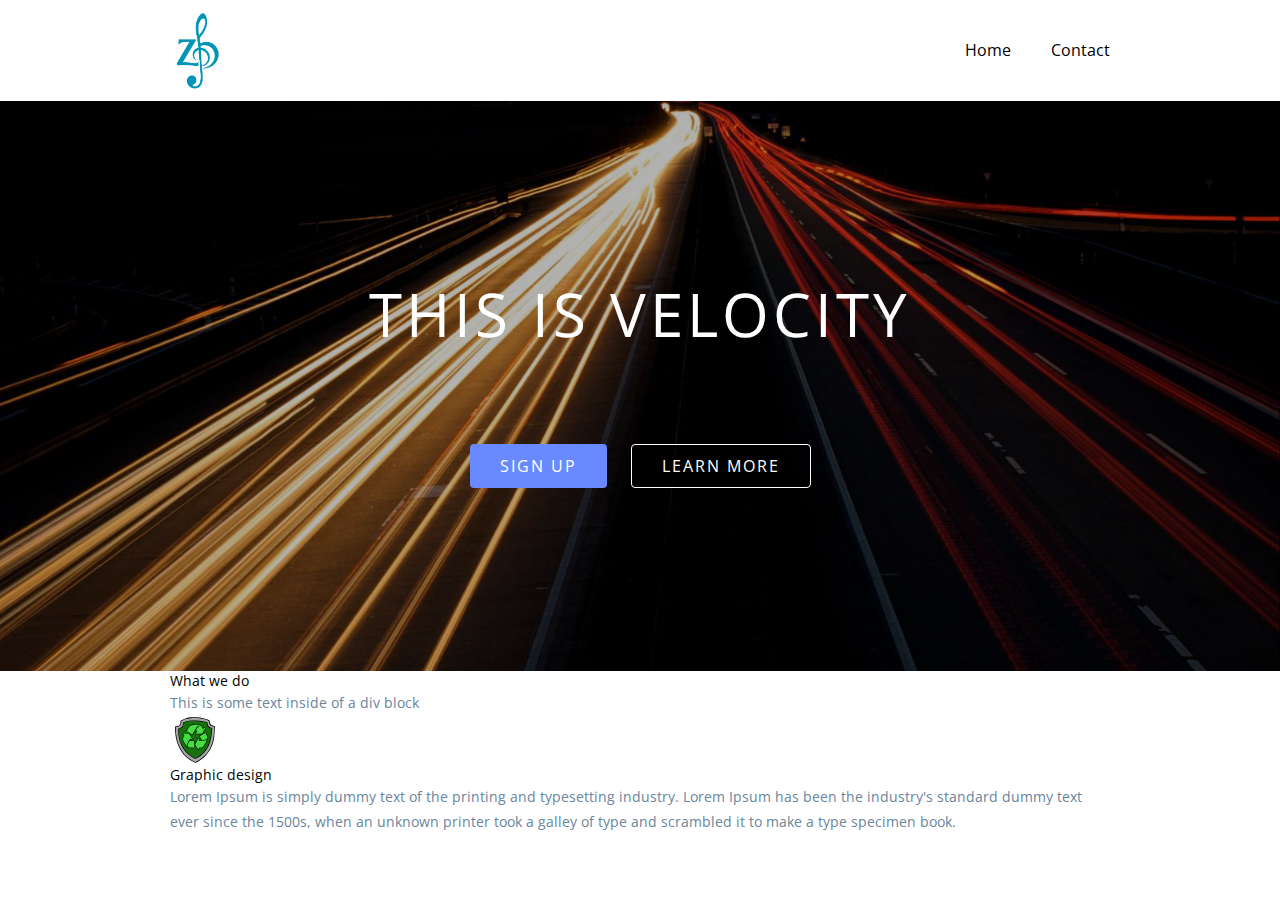
==== Верстка-тест/index.html @ a4233091 "t-012" ====
<!DOCTYPE html>
<html lang="en">
<head>
	<meta charset="UTF-8">
	<meta name="viewport" content="width=device-width, initial-scale=1.0">
	<title>Landing</title>
	<link rel="stylesheet" href="css/reset.css">
	<link rel="stylesheet" href="css/style.css">
</head>
<body>
	<header class="header">
		<div class="container">
			<div class="logo">
				<a href="#"><img src="img/logo.png" alt=""></a> 
			</div>
			<nav>
				<ul>
					<li><a href="#">Home</a></li>
					<li><a href="#">Contact</a></li> 
				</ul>
			</nav>
		</div>
	</header> 

	<main class="main">
		<section class="welcome">
			<div class="container">
				<h1>This is velocity</h1>
				<div class="links">
					<a href="#" class="link-primary">sign up</a>
					<a href="#" class="link">learn more</a>
				</div>
			</div>
		</section>
		<section class="info__block-1">
			<div class="container">
				<div class="title__wrapper">
					<h2 class="title">What we do</h2>
					<p class="subtitle">This is some text inside of a div block</p>
				</div>
				<div class="cards__wrapper">
					<div class="card">
						<img src="img/icon.svg" alt="icon">
						<h3>Graphic design</h3>
						<p>Lorem Ipsum is simply dummy text of the printing and typesetting industry. Lorem Ipsum has been the industry's standard dummy text ever since the 1500s, when an unknown printer took a galley of type and scrambled it to make a type specimen book. </p>
					</div>
				</div>
			</div>
		</section>
	</main>

</body>
</html>
---- Верстка-тест/css/style.css ----
@import url('https://fonts.googleapis.com/css2?family=Open+Sans:ital,wght@0,300..800;1,300..800&display=swap');

body {
	font-family: 'Open Sans', sans-serif;
	font-weight: 400;
	font-size: 14px;
}

.container {
	max-width: 970px;
	padding: 0 15px;
	margin: 0 auto; 
}

p {
	color: #6a859c;
	line-height: 1.8;
}

header nav a {
	color: #676770;
	font-size: 16px;
	transition: color 0.2s;
}

header nav a:hover {
	color: #0082f3;
}

header nav a:active {
	color: #0062b6;
}

.header .container {
	display: flex;
	justify-content: space-between;
	align-items: center;
}

header {
	padding: 10px 0;
	min-height: 101px; 
}

header nav ul { 
	display: flex;
}

header nav ul li + li {
	margin-left: 40px;
}

.logo img {
	width: 60px;
}

section.welcome {
	color: #fff;
	min-height: 570px;
	/* height: calc(100vh - 101px); */
	padding: 150px 0;
	display: flex;
	justify-content: center;
	align-items: center;
	text-align: center;
	background: linear-gradient(rgba(0, 0, 0, 0.3), rgba(0, 0, 0, 0.3)),
    url("../img/night_way.jpg") center/cover;
}

.welcome h1 {
	font-size: 60px;
	line-height: 1;
	text-transform: uppercase;
	letter-spacing: 4px;
	margin-bottom: 100px;
}

.link-primary {
	background-color: #6989ff;
	padding: 11px 30px;
}

.link {
	border: 1px solid #fff;
	padding: 10px 30px;
}

.links a {
	font-size: 16px;
	letter-spacing: 2px;
	text-transform: uppercase;
	display: inline-block;
	border-radius: 4px;
	transition: background-color 0.2s, border-color 0.2s;
}

.links > * + * {
	margin-left: 20px;
}

.link-primary:hover {
	background-color: #7cc2ff;
}

.link-primary:active {
	background-color: #0f8fff;
}

.link:hover {
	border-color: #7cc2ff;
}

.link:active {
	border-color: #0f8fff;
}

.card img {
	width: 50px;
}
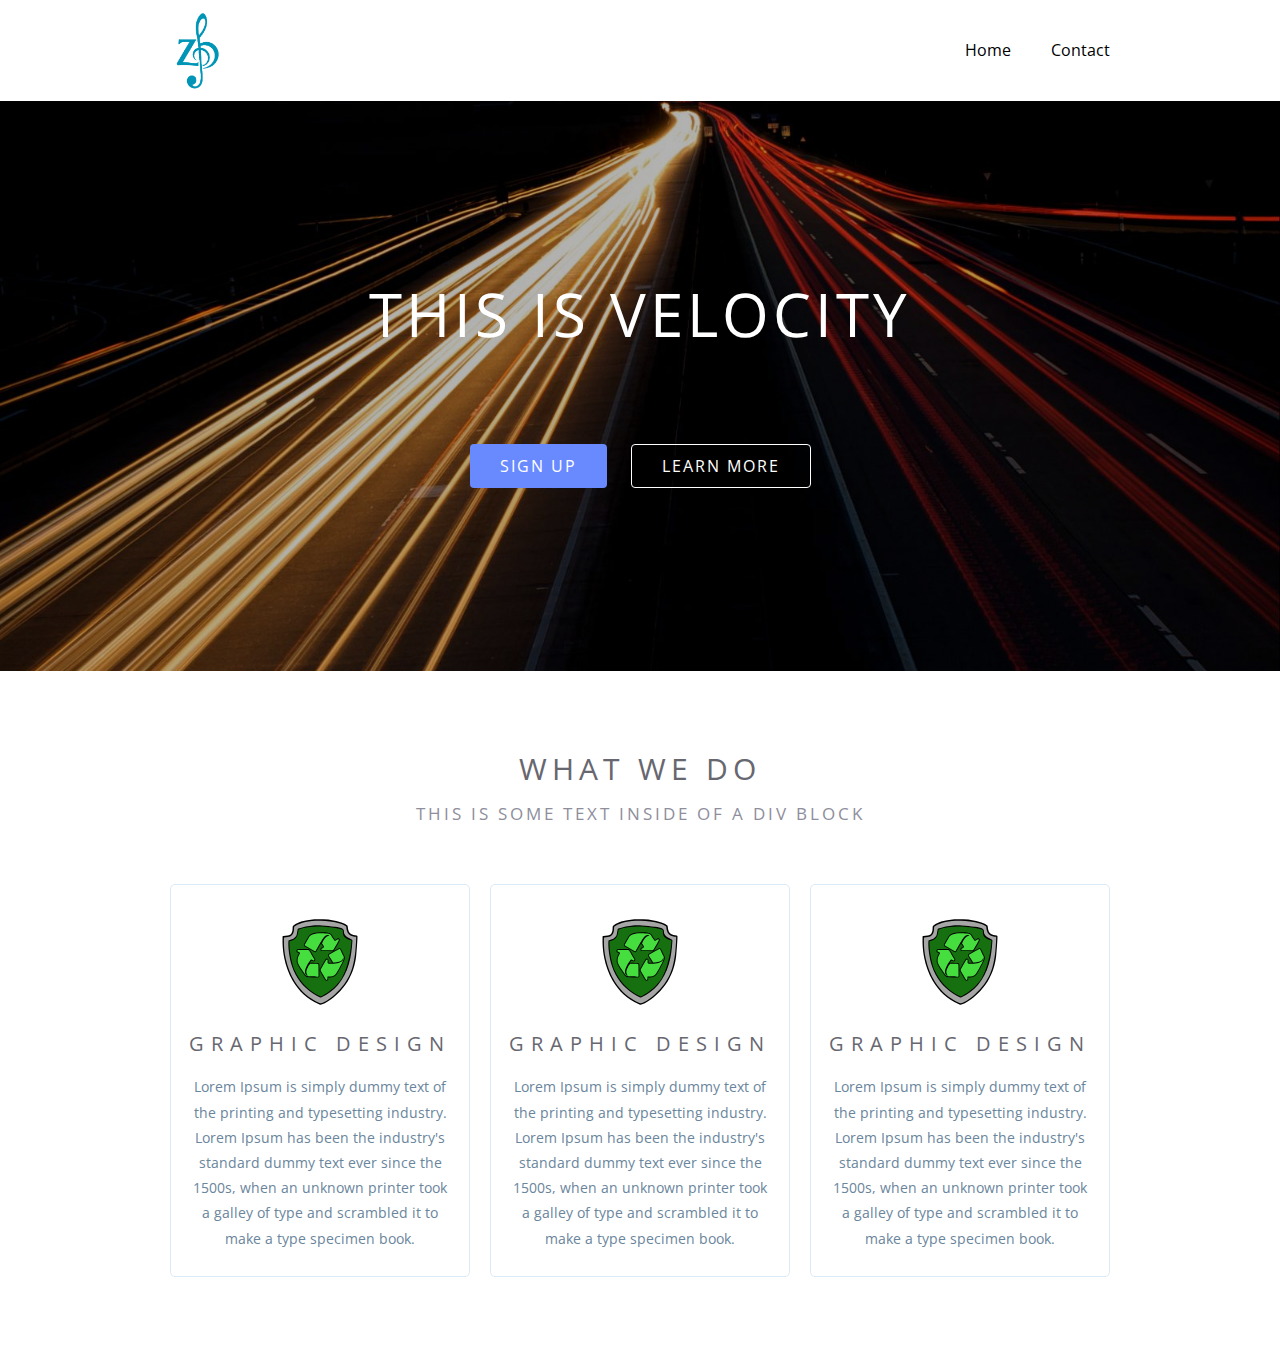
==== commit 3d0f9c9e: "t-013" ====
--- a/Верстка-тест/index.html
+++ b/Верстка-тест/index.html
@@ -32,13 +32,23 @@
 				</div>
 			</div>
 		</section>
-		<section class="info__block-1">
+		<section class="info__block-1 common__section">
 			<div class="container">
 				<div class="title__wrapper">
 					<h2 class="title">What we do</h2>
 					<p class="subtitle">This is some text inside of a div block</p>
 				</div>
 				<div class="cards__wrapper">
+					<div class="card">
+						<img src="img/icon.svg" alt="icon">
+						<h3>Graphic design</h3>
+						<p>Lorem Ipsum is simply dummy text of the printing and typesetting industry. Lorem Ipsum has been the industry's standard dummy text ever since the 1500s, when an unknown printer took a galley of type and scrambled it to make a type specimen book. </p>
+					</div>
+					<div class="card">
+						<img src="img/icon.svg" alt="icon">
+						<h3>Graphic design</h3>
+						<p>Lorem Ipsum is simply dummy text of the printing and typesetting industry. Lorem Ipsum has been the industry's standard dummy text ever since the 1500s, when an unknown printer took a galley of type and scrambled it to make a type specimen book. </p>
+					</div>
 					<div class="card">
 						<img src="img/icon.svg" alt="icon">
 						<h3>Graphic design</h3>
--- a/Верстка-тест/css/style.css
+++ b/Верстка-тест/css/style.css
@@ -114,8 +114,58 @@
 	border-color: #0f8fff;
 }
 
-.card img {
-	width: 50px;
+.common__section {
+	text-align: center;
+	padding: 80px 0;
+}
+
+.title {
+	font-size: 30px;
+	line-height: 1.2;
+	letter-spacing: 5px;
+	text-transform: uppercase;
+	color: #676770;
+	margin-bottom: 17px;
+}
+
+.subtitle {
+	font-size: 17px;
+	line-height: 1.2;
+	letter-spacing: 3px;
+	text-transform: uppercase;
+	color: #8e8e9c;
+}
+
+.title__wrapper {
+	margin-bottom: 60px;
+}
+
+.info__block-1 .cards__wrapper {
+	display: flex;
+	justify-content: space-between;
+}
+
+.info__block-1 .cards__wrapper .card {
+	width: 300px;
+	border: 1px solid #dcebf7;
+	border-radius: 5px;
+	padding: 30px 17px 25px 17px;
+}
+
+.info__block-1 .card img {
+	width: 94px;
+	height: 94px;
+	object-fit: contain;
+	margin-bottom: 20px;
+}
+
+.info__block-1 .card h3 {
+	font-size: 20px;
+	line-height: 1.5;
+	letter-spacing: 7px;
+	text-transform: uppercase;
+	color: #676770;
+	margin-bottom: 15px;
 }
 
 
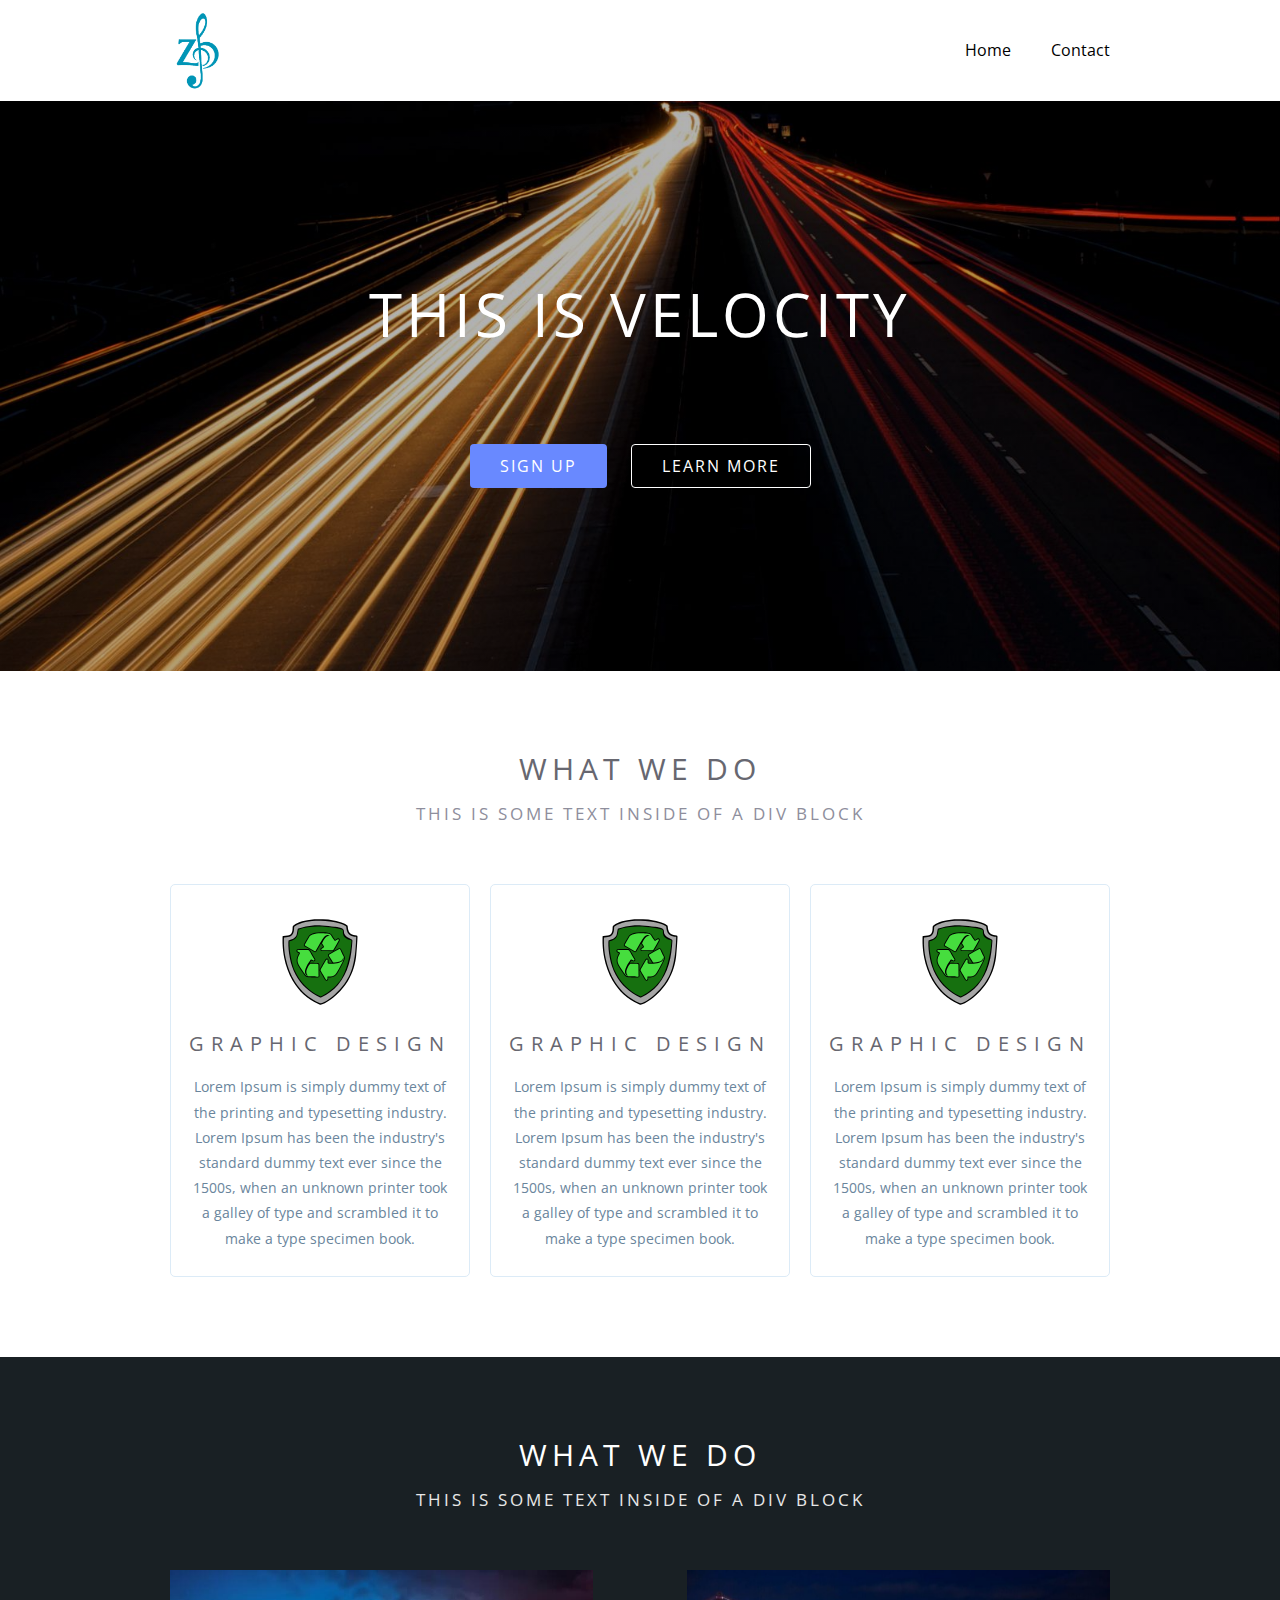
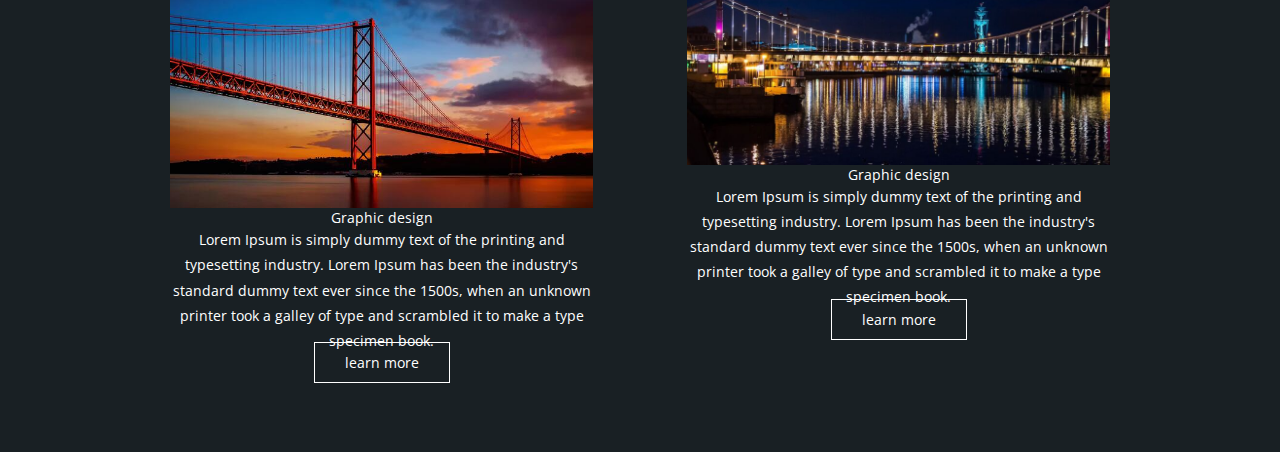
==== commit f1b6f038: "t-014" ====
--- a/Верстка-тест/index.html
+++ b/Верстка-тест/index.html
@@ -57,6 +57,28 @@
 				</div>
 			</div>
 		</section>
+		<section class="info__block-2 common__section common__section--dark">
+			<div class="container">
+				<div class="title__wrapper">
+					<h2 class="title">What we do</h2>
+					<p class="subtitle">This is some text inside of a div block</p>
+				</div>
+				<div class="cards__wrapper">
+					<div class="card">
+						<img src="img/bridge.jpg" alt="icon">
+						<h3>Graphic design</h3>
+						<p>Lorem Ipsum is simply dummy text of the printing and typesetting industry. Lorem Ipsum has been the industry's standard dummy text ever since the 1500s, when an unknown printer took a galley of type and scrambled it to make a type specimen book. </p>
+						<a href="#!" class="link">learn more</a>
+					</div>
+					<div class="card">
+						<img src="img/bridge2.jpg" alt="icon">
+						<h3>Graphic design</h3>
+						<p>Lorem Ipsum is simply dummy text of the printing and typesetting industry. Lorem Ipsum has been the industry's standard dummy text ever since the 1500s, when an unknown printer took a galley of type and scrambled it to make a type specimen book. </p>
+						<a href="#!" class="link">learn more</a>
+					</div>
+				</div>
+			</div>
+		</section>
 	</main>
 
 </body>
--- a/Верстка-тест/css/style.css
+++ b/Верстка-тест/css/style.css
@@ -165,7 +165,30 @@
 	letter-spacing: 7px;
 	text-transform: uppercase;
 	color: #676770;
-	margin-bottom: 15px;
+	margin-bottom: 15px; 
+}
+
+.common__section--dark * {
+	color: #fff;
+}
+
+.common__section--dark {
+	background-color: #192024;
+}
+
+.common__section--dark .subtitle {
+	color: #e8e8e8;
+}
+
+.info__block-2 .cards__wrapper {
+	display: flex;
+	justify-content: space-between;
+}
+
+.info__block-2 .card {
+	width: 45%;
 }
 
 
+
+
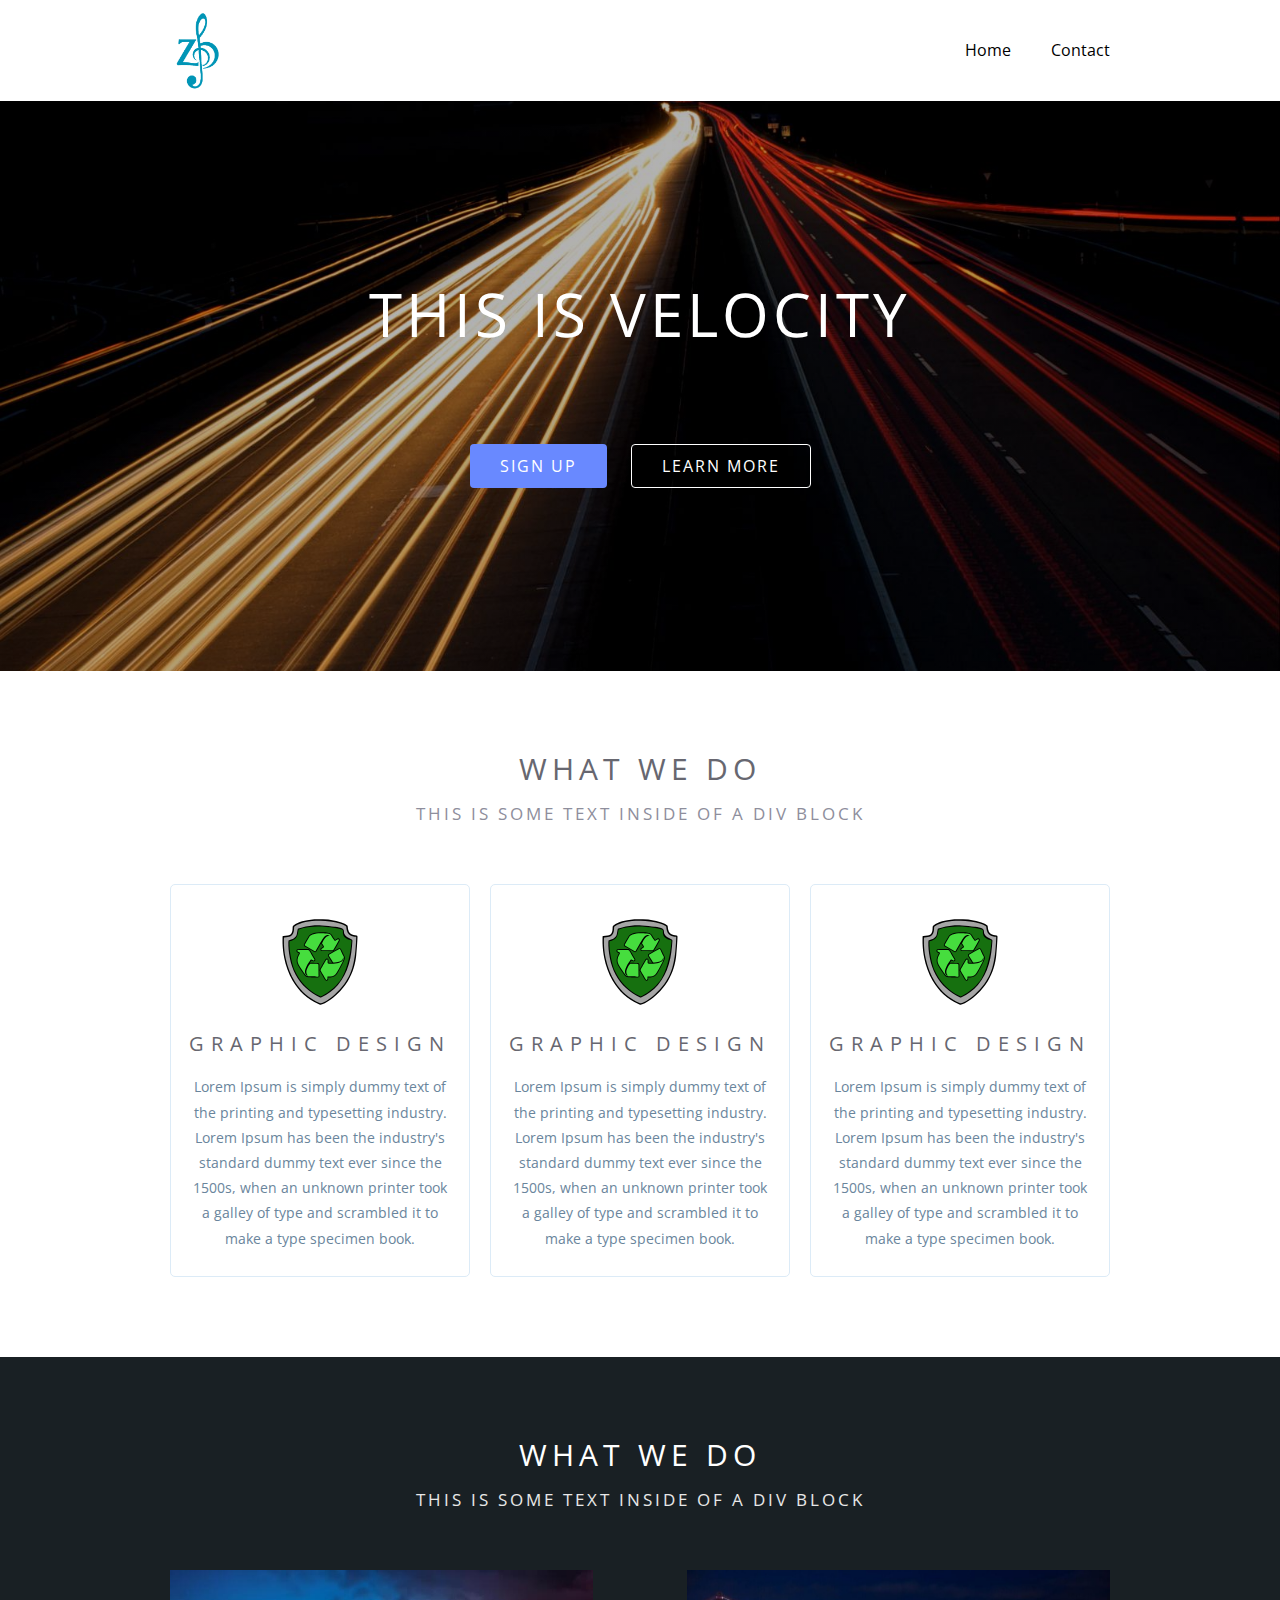
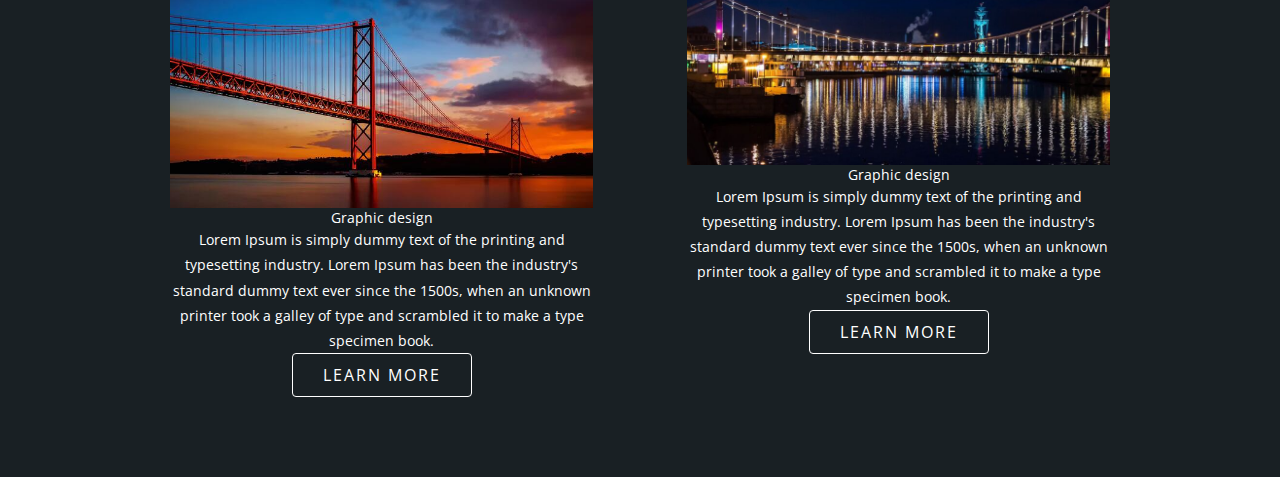
==== commit cd49be86: "d-015" ====
--- a/Верстка-тест/index.html
+++ b/Верстка-тест/index.html
@@ -68,13 +68,13 @@
 						<img src="img/bridge.jpg" alt="icon">
 						<h3>Graphic design</h3>
 						<p>Lorem Ipsum is simply dummy text of the printing and typesetting industry. Lorem Ipsum has been the industry's standard dummy text ever since the 1500s, when an unknown printer took a galley of type and scrambled it to make a type specimen book. </p>
-						<a href="#!" class="link">learn more</a>
+						<div class="links"><a href="#!" class="link">learn more</a></div>
 					</div>
 					<div class="card">
 						<img src="img/bridge2.jpg" alt="icon">
 						<h3>Graphic design</h3>
 						<p>Lorem Ipsum is simply dummy text of the printing and typesetting industry. Lorem Ipsum has been the industry's standard dummy text ever since the 1500s, when an unknown printer took a galley of type and scrambled it to make a type specimen book. </p>
-						<a href="#!" class="link">learn more</a>
+						<div class="links"><a href="#!" class="link">learn more</a></div>
 					</div>
 				</div>
 			</div>
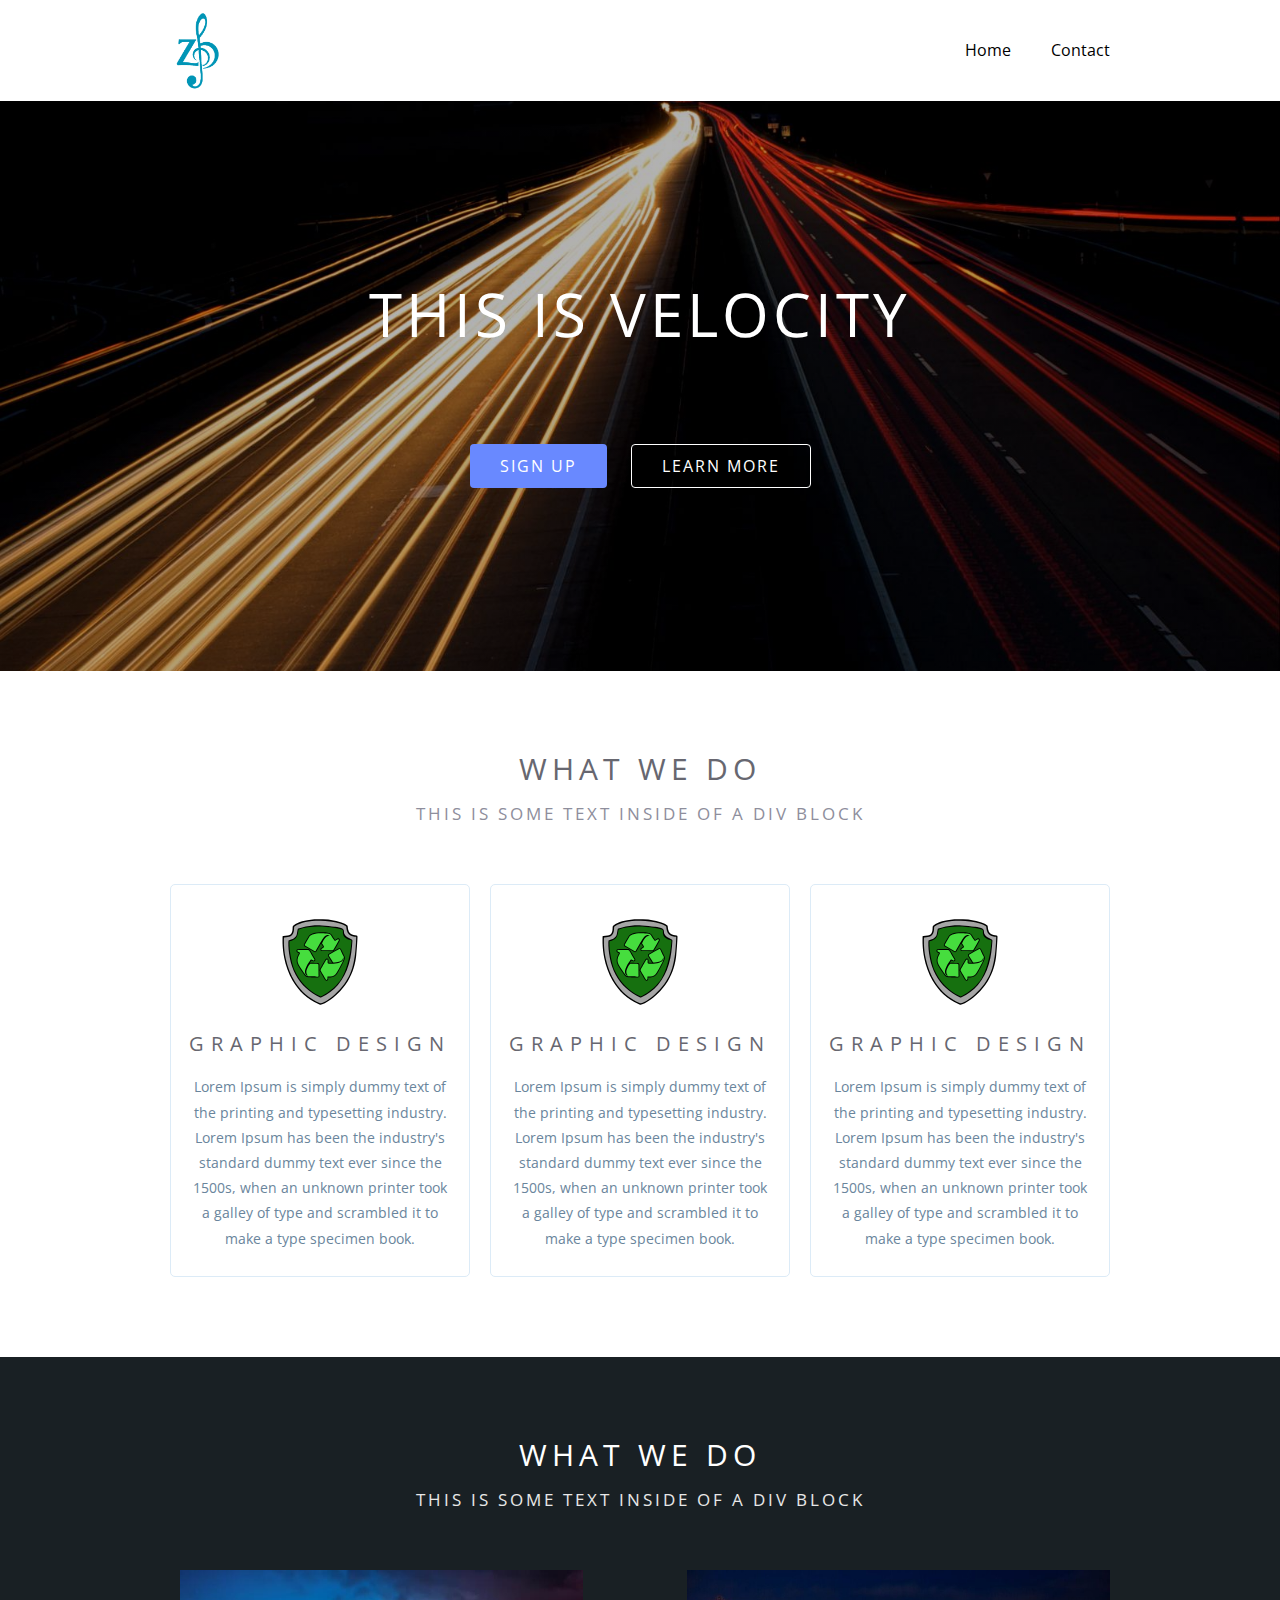
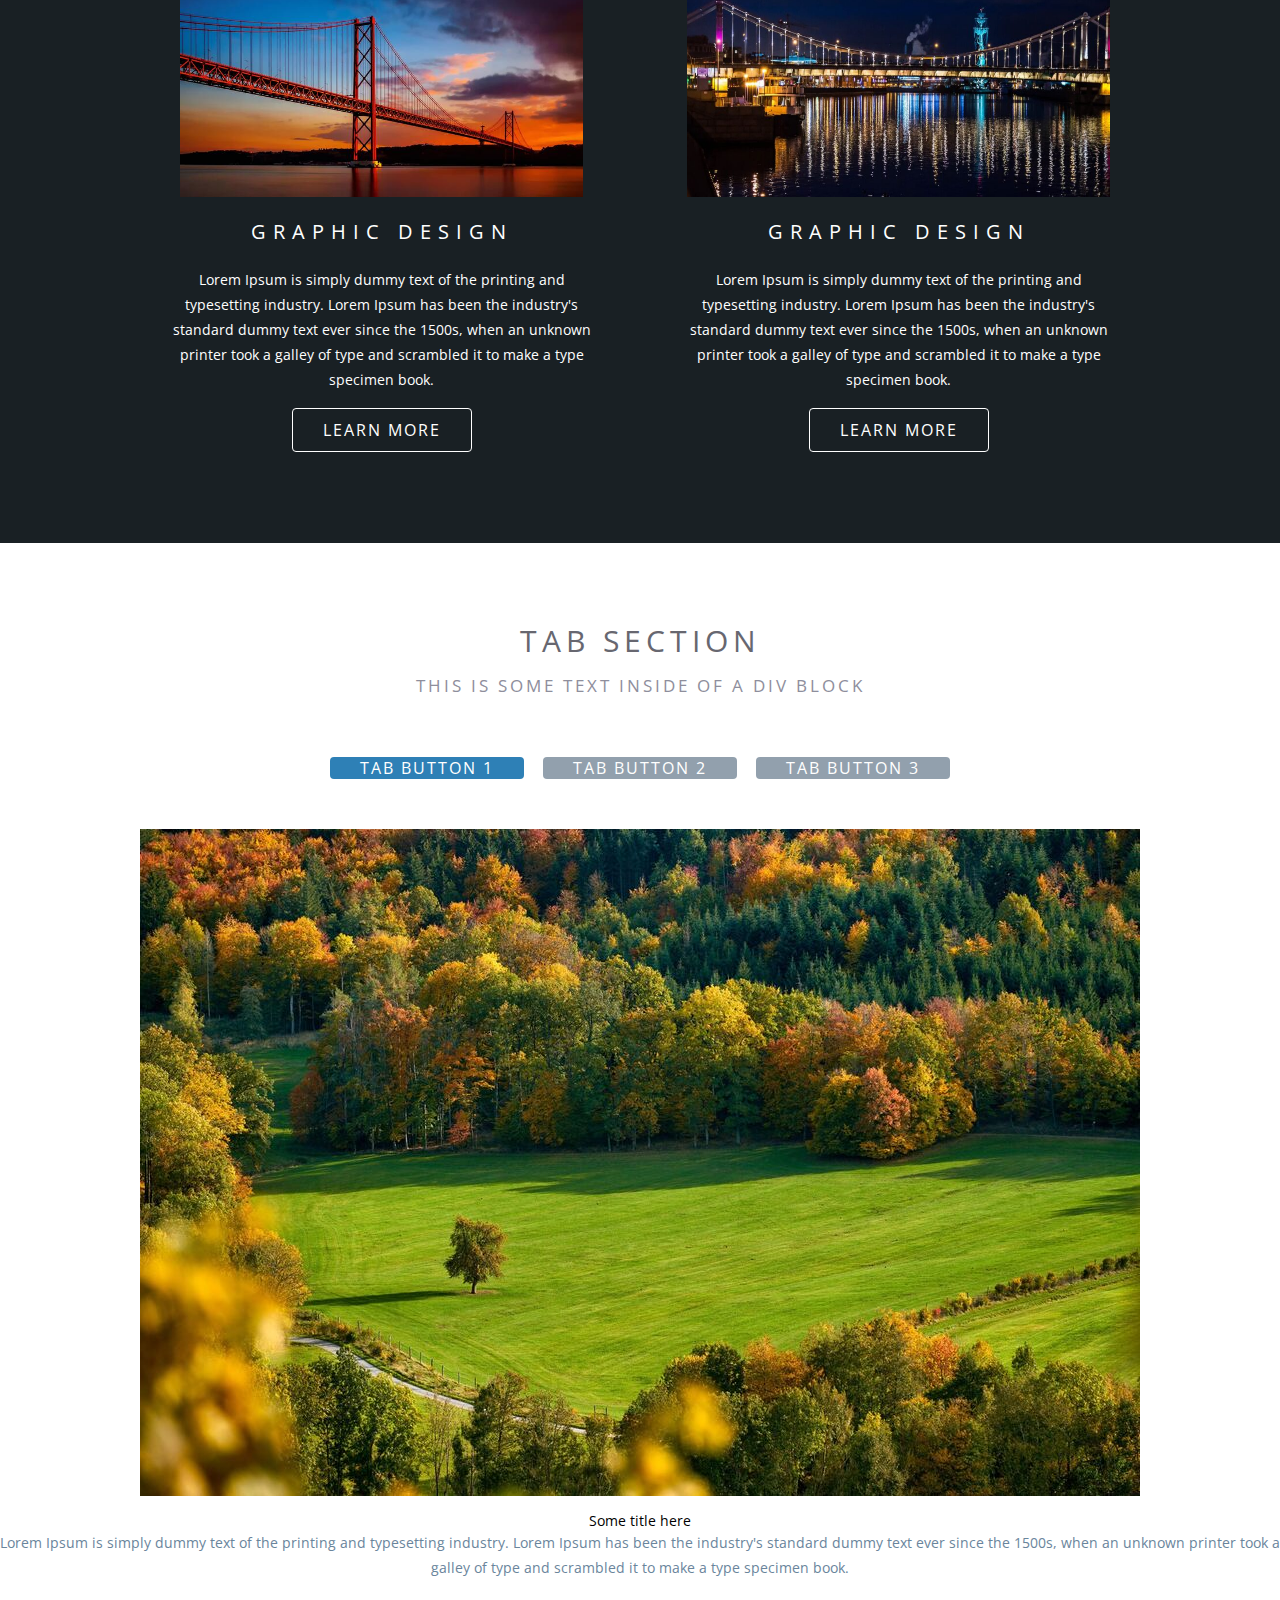
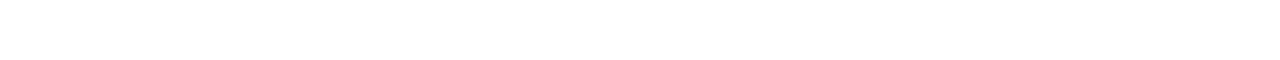
==== commit 6004ba70: "t-017" ====
--- a/Верстка-тест/index.html
+++ b/Верстка-тест/index.html
@@ -79,6 +79,32 @@
 				</div>
 			</div>
 		</section>
+		<section class="info__block-3 common__section">
+			<div class="container">
+				<div class="title__wrapper">
+					<h2 class="title">Tab section</h2>
+					<p class="subtitle">This is some text inside of a div block</p>
+				</div>
+			</div>
+			<div class="tabs">
+				<div class="tabs__nav">
+					<button class="active" type="button">Tab button 1</button>
+					<button type="button">Tab button 2</button>
+					<button type="button">Tab button 3</button>
+				</div>
+				<div class="tabs__item">
+					<img src="img/forest.jpg" alt="">
+					<h3>Some title here</h3>
+					<div class="tabs__desk">
+						<p>
+							Lorem Ipsum is simply dummy text of the printing and typesetting industry. Lorem Ipsum has been the industry's standard dummy text ever since the 1500s, when an unknown printer took a galley of type and scrambled it to make a type specimen book.
+						</p>
+					</div>
+				</div>
+			</div>
+
+		</section>
+		
 	</main>
 
 </body>
--- a/Верстка-тест/css/style.css
+++ b/Верстка-тест/css/style.css
@@ -189,6 +189,61 @@
 	width: 45%;
 }
 
-
-
-
+.info__block-2 .card img {
+	margin-bottom: 20px;
+	height: calc(50% - 20px);
+}
+
+.info__block-2 .card h3 {
+	font-size: 20px;
+	line-height: 1.5;
+	letter-spacing: 7px;
+	text-transform: uppercase;
+	margin-bottom: 20px;
+}
+
+.info__block-2 .card .links {
+	margin-top: 15px;
+}
+
+.info__block-3 {
+
+}	
+
+.tabs__nav {
+	margin-bottom: 50px;
+}
+
+.tabs__nav button {
+	font-size: 16px;
+	letter-spacing: 2px;
+	text-transform: uppercase;
+	color: #fff;
+	background-color: #92a0ad;
+	border-radius: 4px;
+	padding: 0 30px;
+}
+
+.tabs__nav button.active {
+	background-color: #2e80b6;
+}
+
+.tabs__nav button + button {
+	margin-left : 15px;
+}
+
+.tabs__item img {
+	margin-bottom: 15px;
+}
+
+.tabs__item img h3 {
+	font-size: 31px;
+	
+}
+
+
+
+
+
+
+
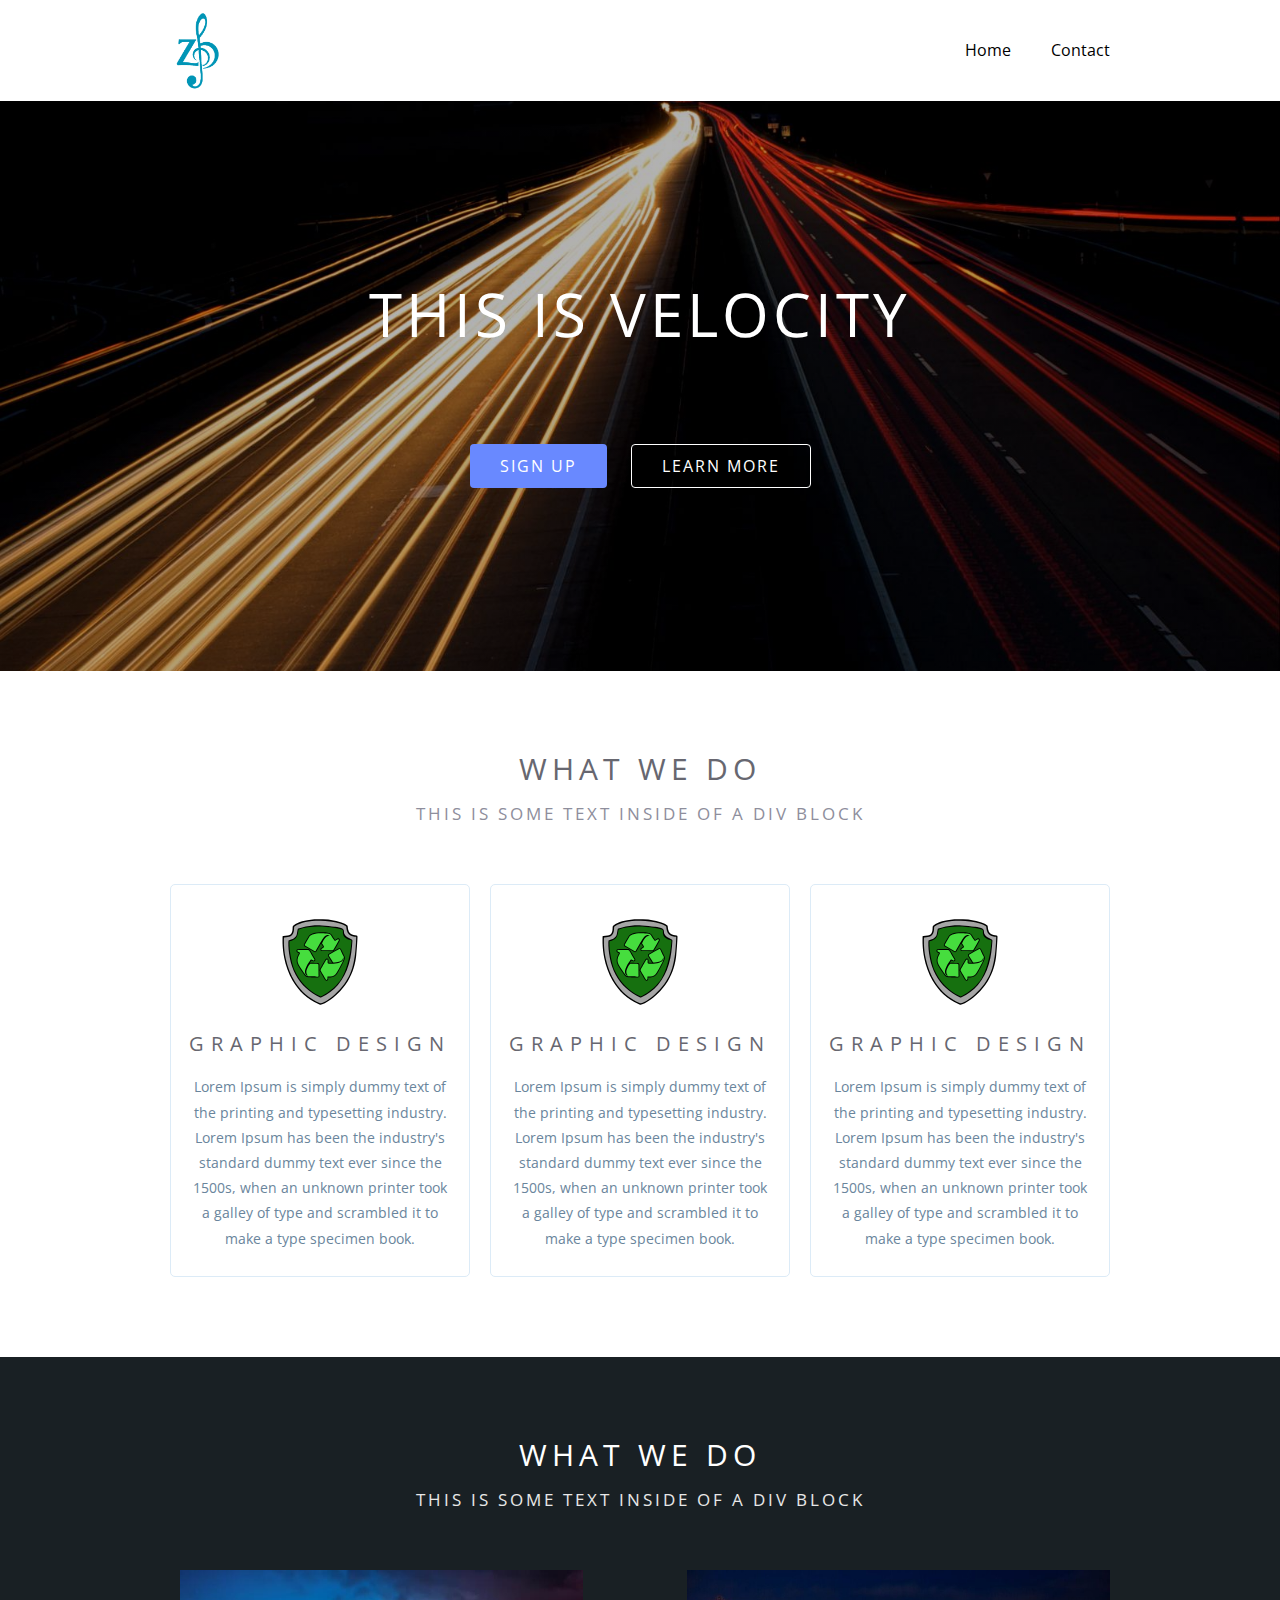
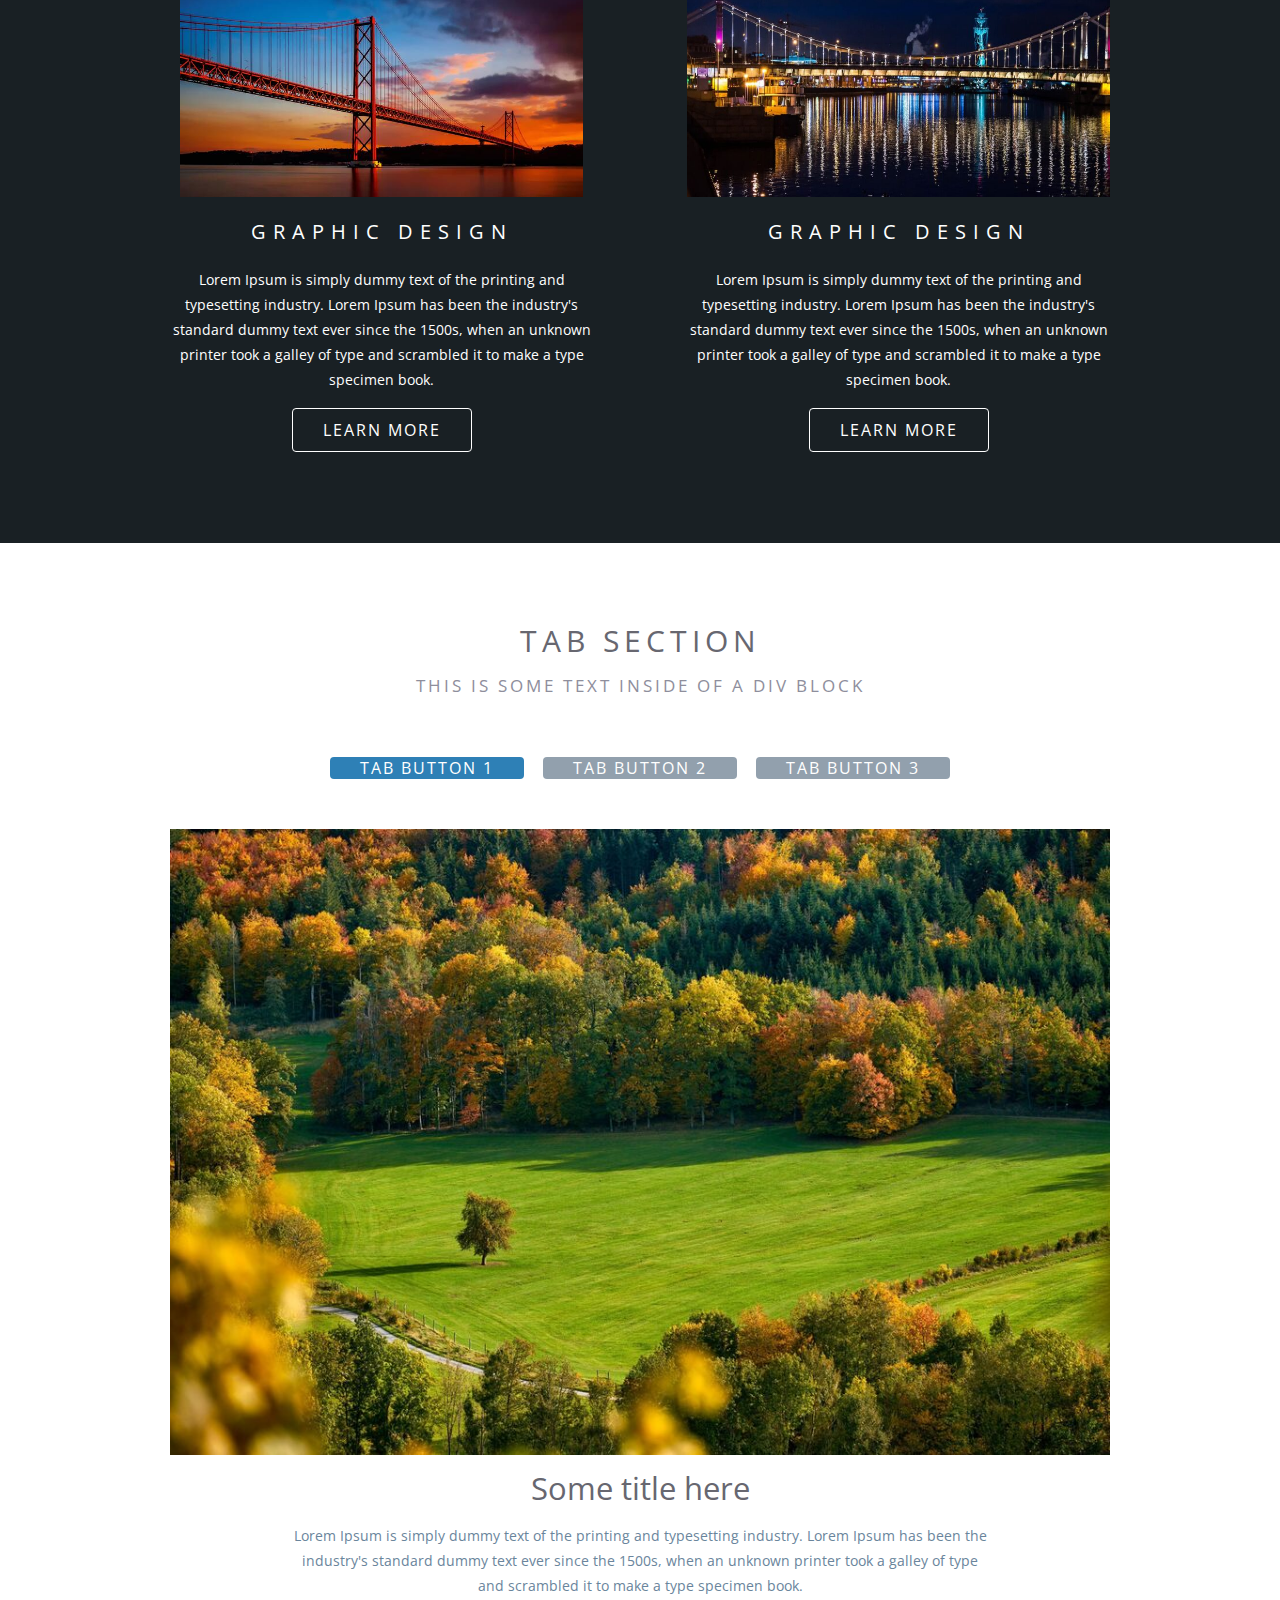
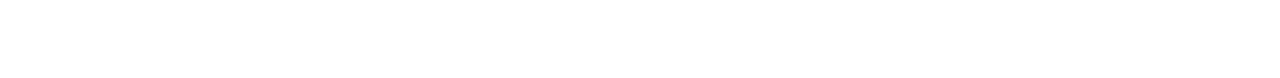
==== commit 3aacedc4: "t-018" ====
--- a/Верстка-тест/index.html
+++ b/Верстка-тест/index.html
@@ -85,20 +85,20 @@
 					<h2 class="title">Tab section</h2>
 					<p class="subtitle">This is some text inside of a div block</p>
 				</div>
-			</div>
-			<div class="tabs">
-				<div class="tabs__nav">
-					<button class="active" type="button">Tab button 1</button>
-					<button type="button">Tab button 2</button>
-					<button type="button">Tab button 3</button>
-				</div>
-				<div class="tabs__item">
-					<img src="img/forest.jpg" alt="">
-					<h3>Some title here</h3>
-					<div class="tabs__desk">
-						<p>
-							Lorem Ipsum is simply dummy text of the printing and typesetting industry. Lorem Ipsum has been the industry's standard dummy text ever since the 1500s, when an unknown printer took a galley of type and scrambled it to make a type specimen book.
-						</p>
+				<div class="tabs">
+					<div class="tabs__nav">
+						<button class="active" type="button">Tab button 1</button>
+						<button type="button">Tab button 2</button>
+						<button type="button">Tab button 3</button>
+					</div>
+					<div class="tabs__item">
+						<img src="img/forest.jpg" alt="">
+						<h3>Some title here</h3>
+						<div class="tabs__desk">
+							<p>
+								Lorem Ipsum is simply dummy text of the printing and typesetting industry. Lorem Ipsum has been the industry's standard dummy text ever since the 1500s, when an unknown printer took a galley of type and scrambled it to make a type specimen book.
+							</p>
+						</div>
 					</div>
 				</div>
 			</div>
--- a/Верстка-тест/css/style.css
+++ b/Верстка-тест/css/style.css
@@ -178,7 +178,7 @@
 
 .common__section--dark .subtitle {
 	color: #e8e8e8;
-}
+} 
 
 .info__block-2 .cards__wrapper {
 	display: flex;
@@ -236,14 +236,21 @@
 	margin-bottom: 15px;
 }
 
-.tabs__item img h3 {
+.tabs__item h3 {
 	font-size: 31px;
-	
-}
-
-
-
-
-
-
-
+	line-height: 1.2;
+	color: #676770;
+	margin-bottom: 15px;
+}
+
+.tabs__desk {
+	max-width: 700px;
+	margin: 0 auto;
+}
+
+
+
+
+
+
+
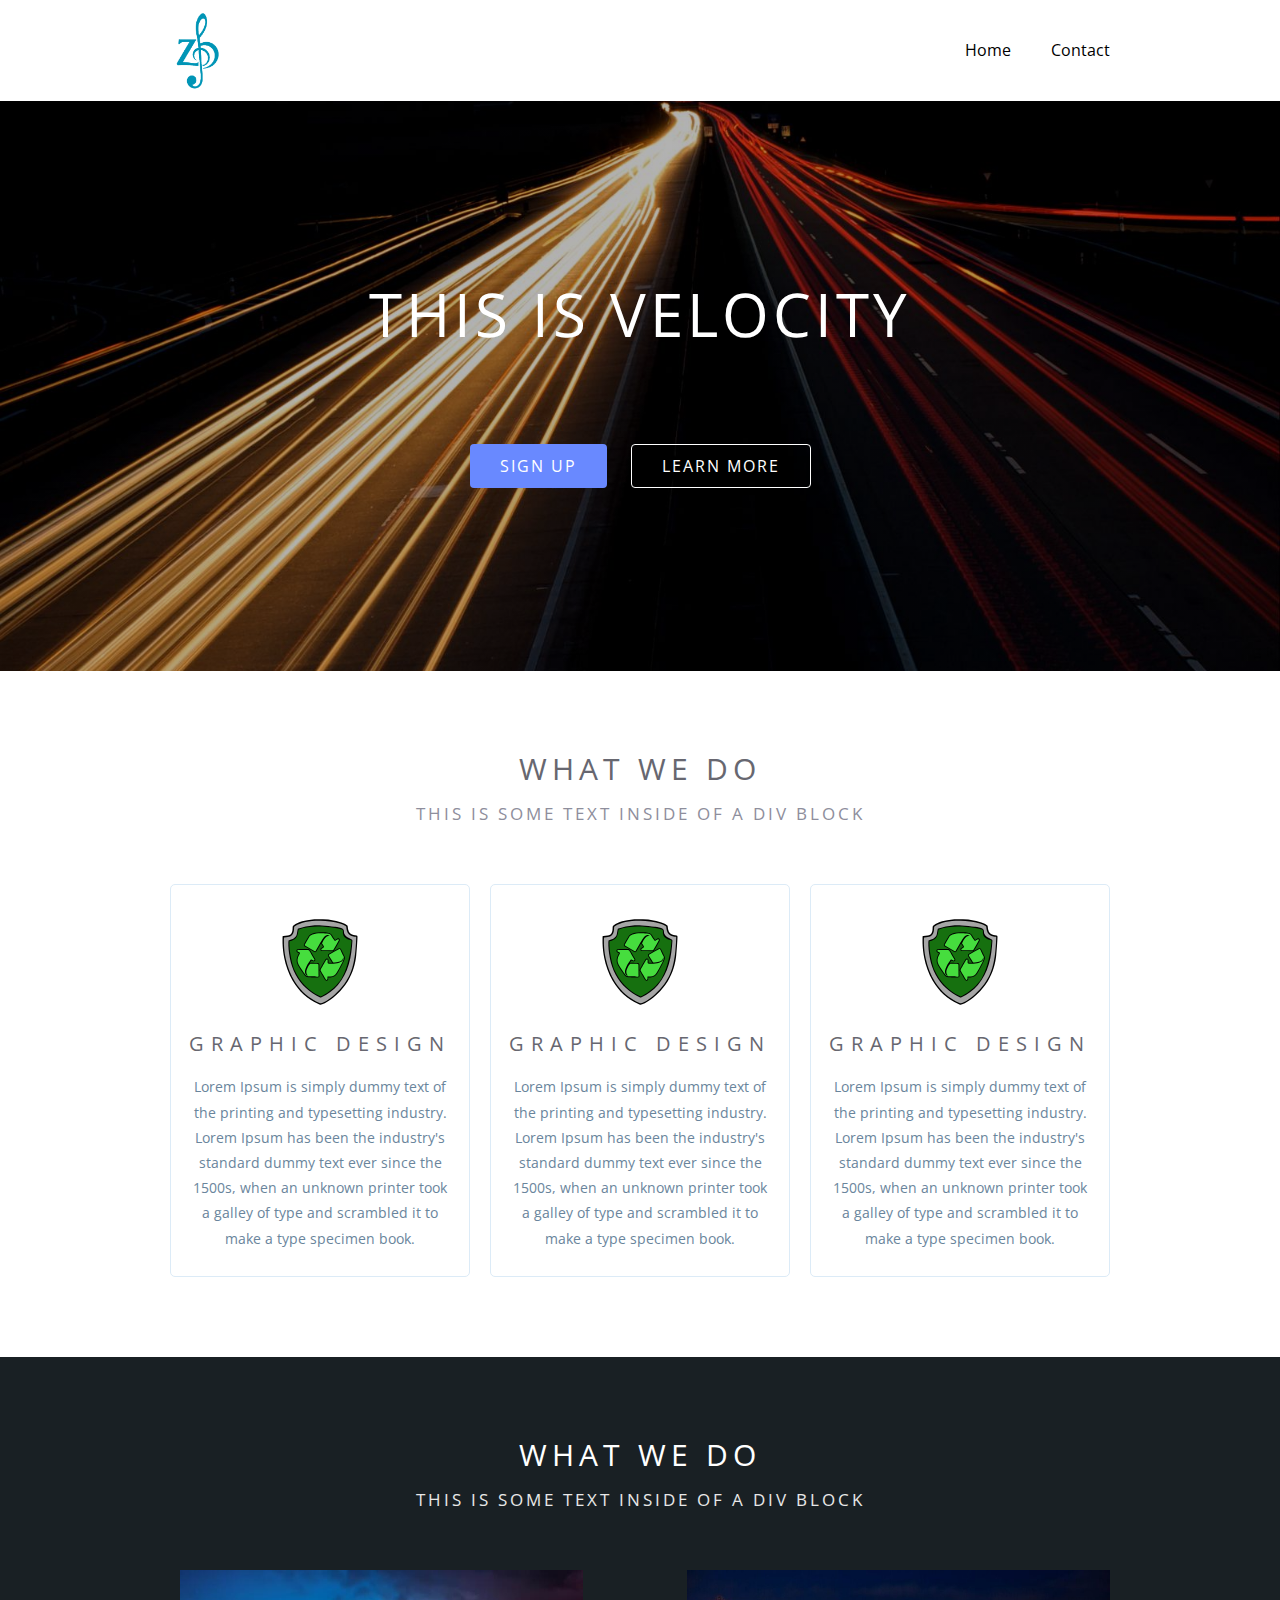
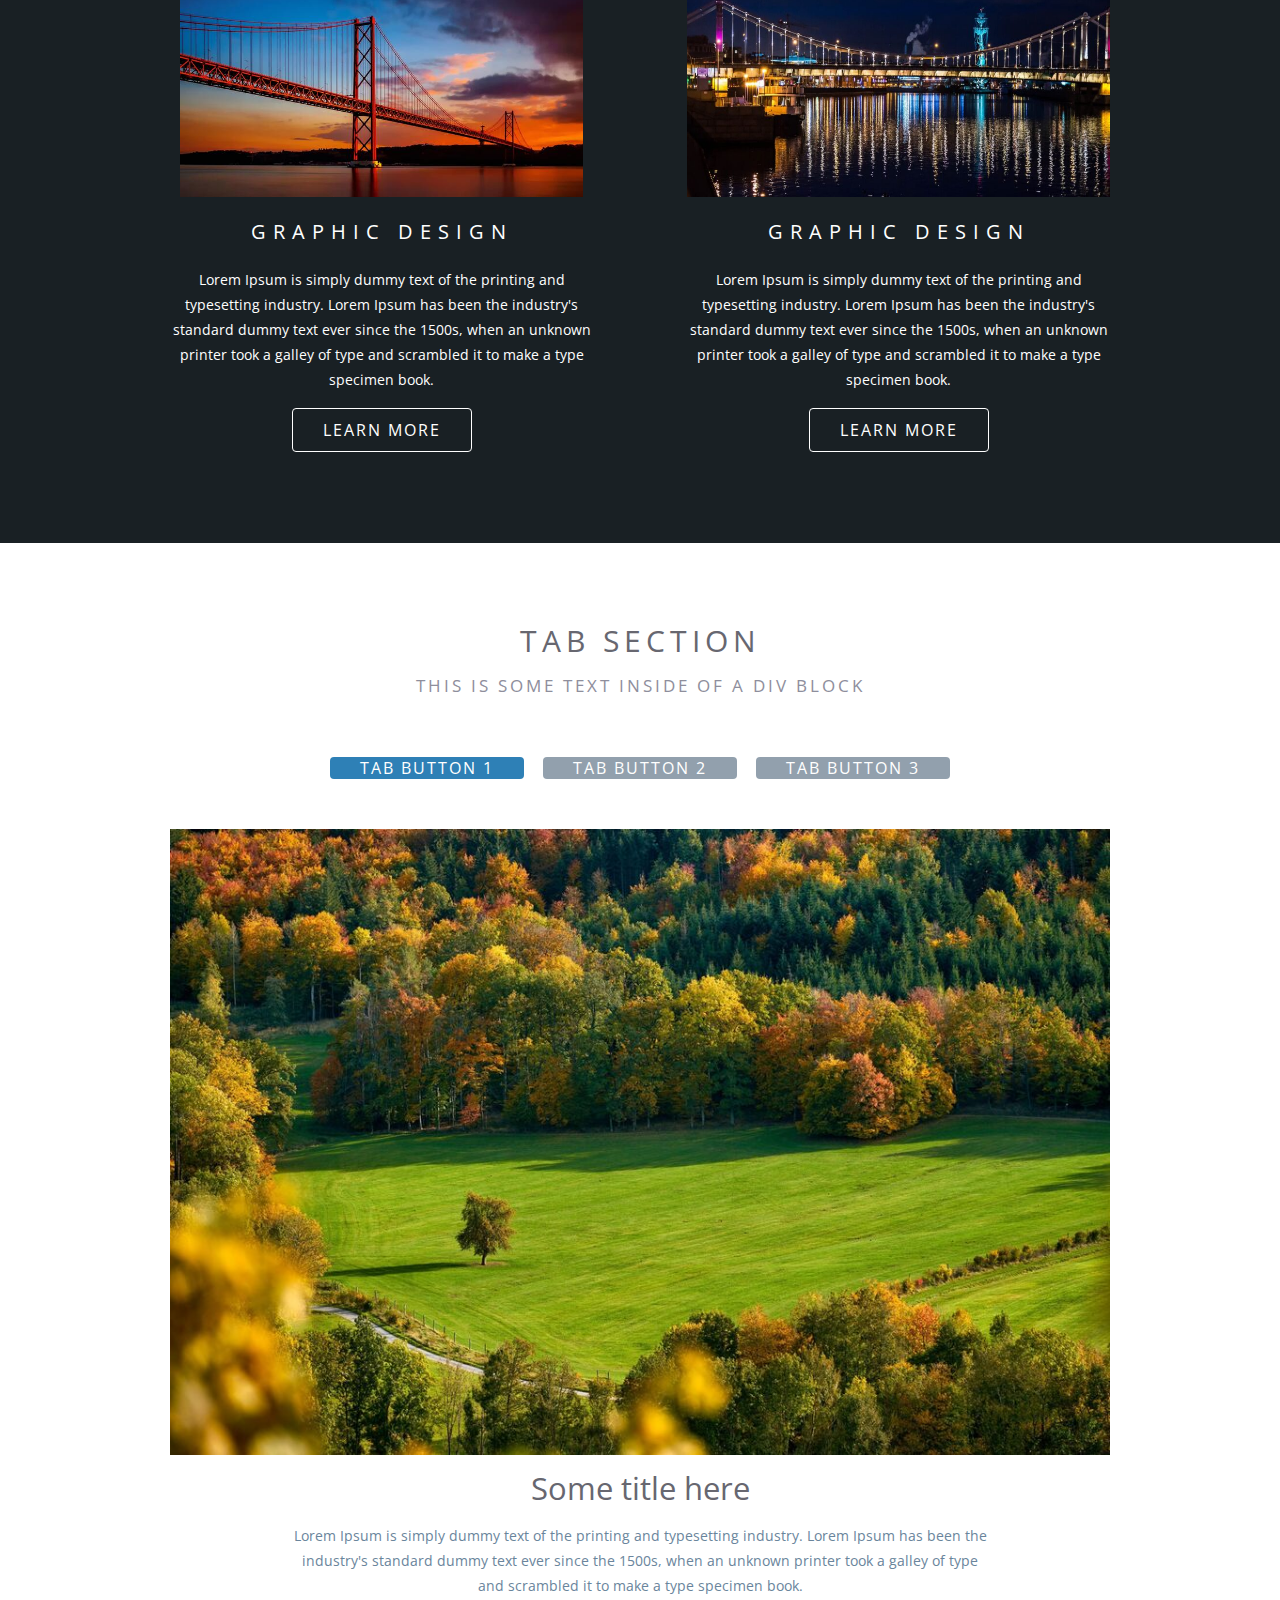
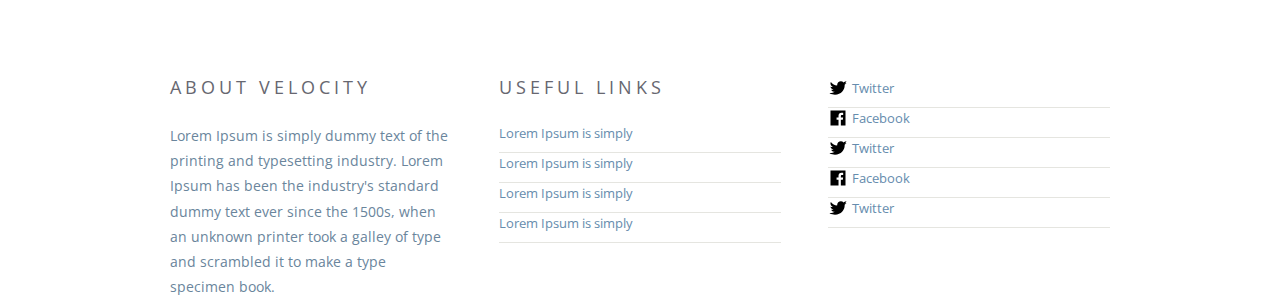
==== commit 918e4ffc: "t-019" ====
--- a/Верстка-тест/index.html
+++ b/Верстка-тест/index.html
@@ -107,5 +107,54 @@
 		
 	</main>
 
+	<footer class="footer">
+		<div class="footer__desk">
+			<div class="container footer__container">
+				<div class="footer__block-1">
+					<h4>About velocity</h4>
+					<p>Lorem Ipsum is simply dummy text of the printing and typesetting industry. Lorem Ipsum has been the industry's standard dummy text ever since the 1500s, when an unknown printer took a galley of type and scrambled it to make a type specimen book.</p>
+				</div>
+				<div class="footer__block-2">
+					<h4>Useful links</h4>
+					<ul>
+						<li><a href="#!">Lorem Ipsum is simply</a></li>
+						<li><a href="#!">Lorem Ipsum is simply</a></li>
+						<li><a href="#!">Lorem Ipsum is simply</a></li>
+						<li><a href="#!">Lorem Ipsum is simply</a></li>
+					</ul>
+				</div>
+				<div class="footer__block-3">
+					<ul>
+						<li>
+							<img src="img/twitter.svg" alt="">
+							<a href="#!">Twitter</a>
+						</li>
+						<li>
+							<img src="img/facebook.svg" alt="">
+							<a href="#!">Facebook</a>
+						</li>
+						<li>
+							<img src="img/twitter.svg" alt="">
+							<a href="#!">Twitter</a>
+						</li>
+						<li>
+							<img src="img/facebook.svg" alt="">
+							<a href="#!">Facebook</a>
+						</li>
+						<li>
+							<img src="img/twitter.svg" alt="">
+							<a href="#!">Twitter</a>
+						</li>
+					</ul>
+				</div>
+			</div>
+		</div>
+		<div class="footer__copy">
+			<div class="container">
+
+			</div>
+		</div>
+	</footer>
+
 </body>
 </html>--- a/Верстка-тест/css/style.css
+++ b/Верстка-тест/css/style.css
@@ -206,10 +206,6 @@
 	margin-top: 15px;
 }
 
-.info__block-3 {
-
-}	
-
 .tabs__nav {
 	margin-bottom: 50px;
 }
@@ -248,9 +244,54 @@
 	margin: 0 auto;
 }
 
-
-
-
-
-
-
+.footer__container {
+	display: flex;
+	justify-content: space-between;
+}
+
+.footer__container > div {
+	width: 30%;
+}
+
+.footer__desk h4 {
+	font-size: 18px;
+	line-height: 1.1;
+	letter-spacing: 4px;
+	text-transform: uppercase;
+	color: #676770;
+	margin-bottom: 25px;
+}
+
+.footer__desk a {
+	font-size: 13px;
+	color: #668cad;
+}
+
+.footer__desk li {
+	height: 30px;
+	position: relative;
+}
+
+.footer__desk li::before {
+	content: "";
+	width: 100%;
+	height: 1px;
+	position: absolute;
+	bottom: 0;
+	left: 0;
+	background-color: #e5e5e0;
+}
+
+.footer__block-3 img {
+	width: 20px;
+	height: 20px;
+	object-fit: contain;
+}
+
+
+
+
+
+
+
+
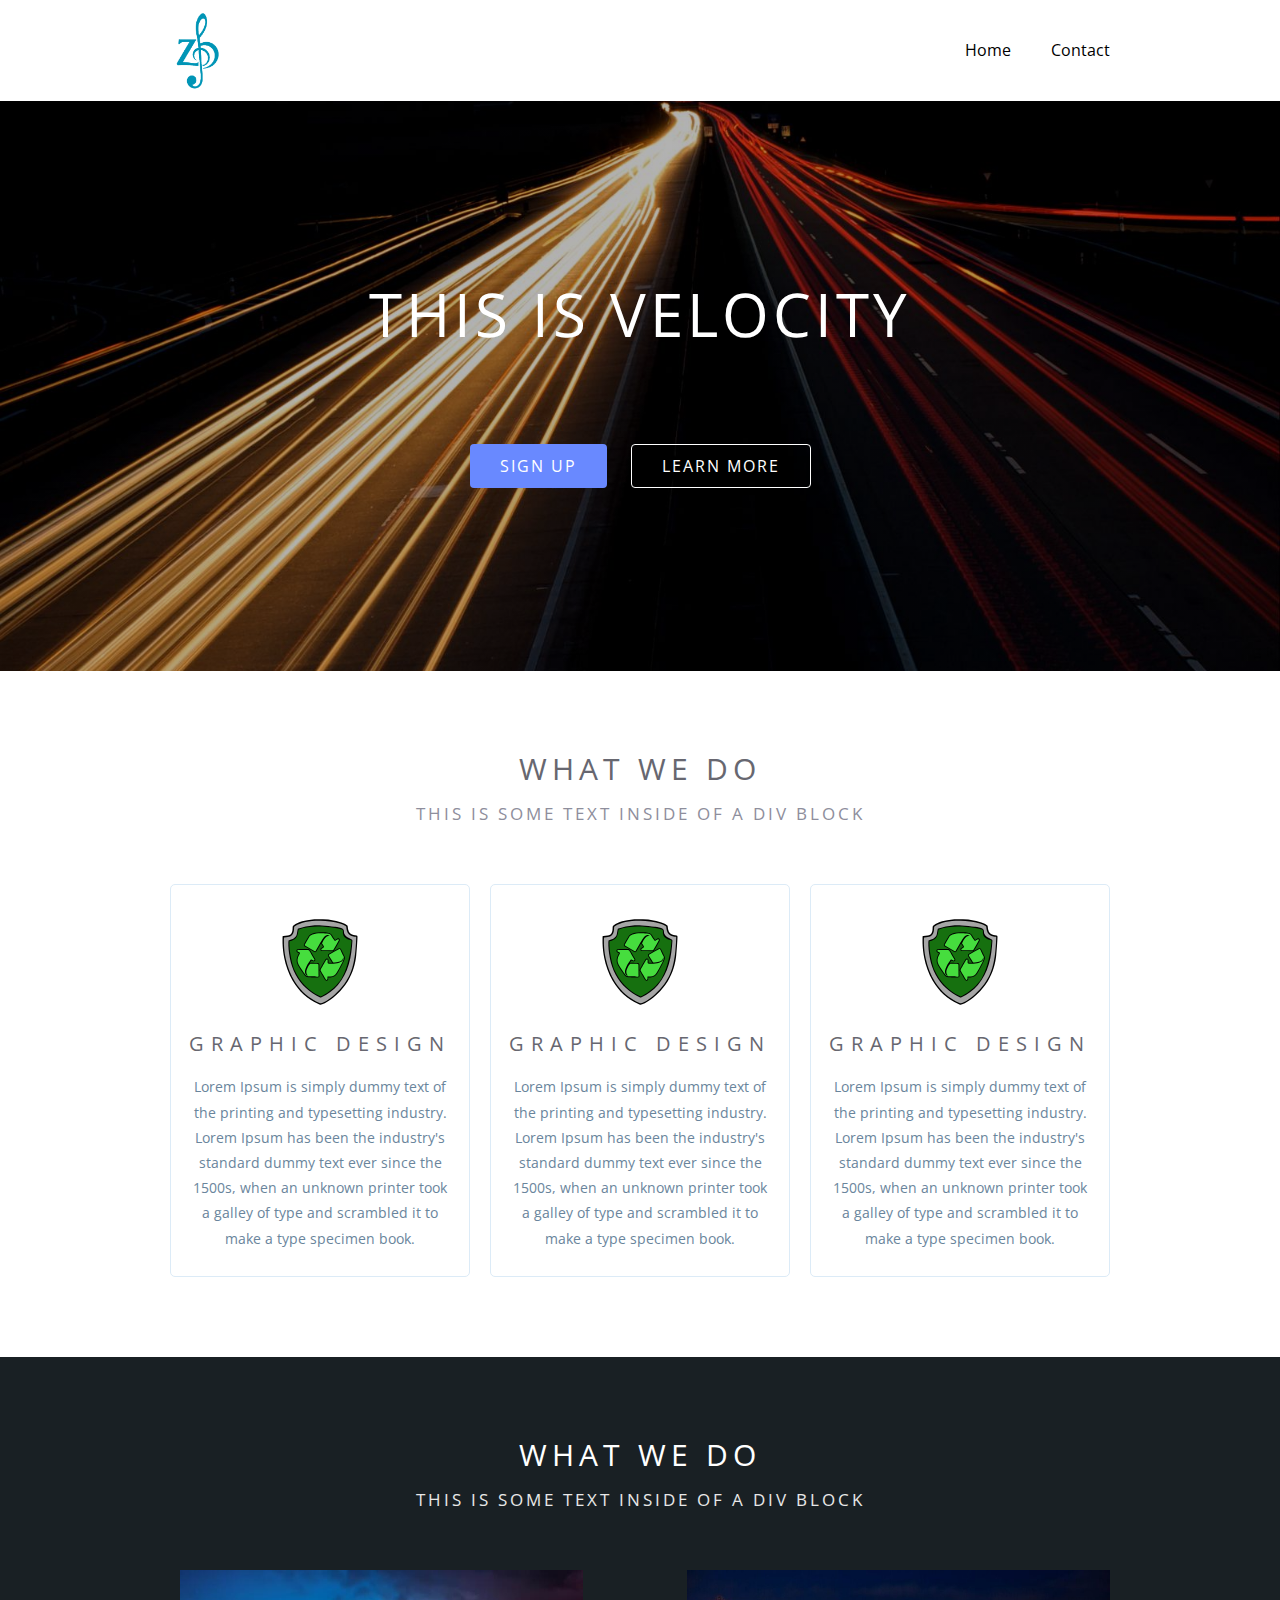
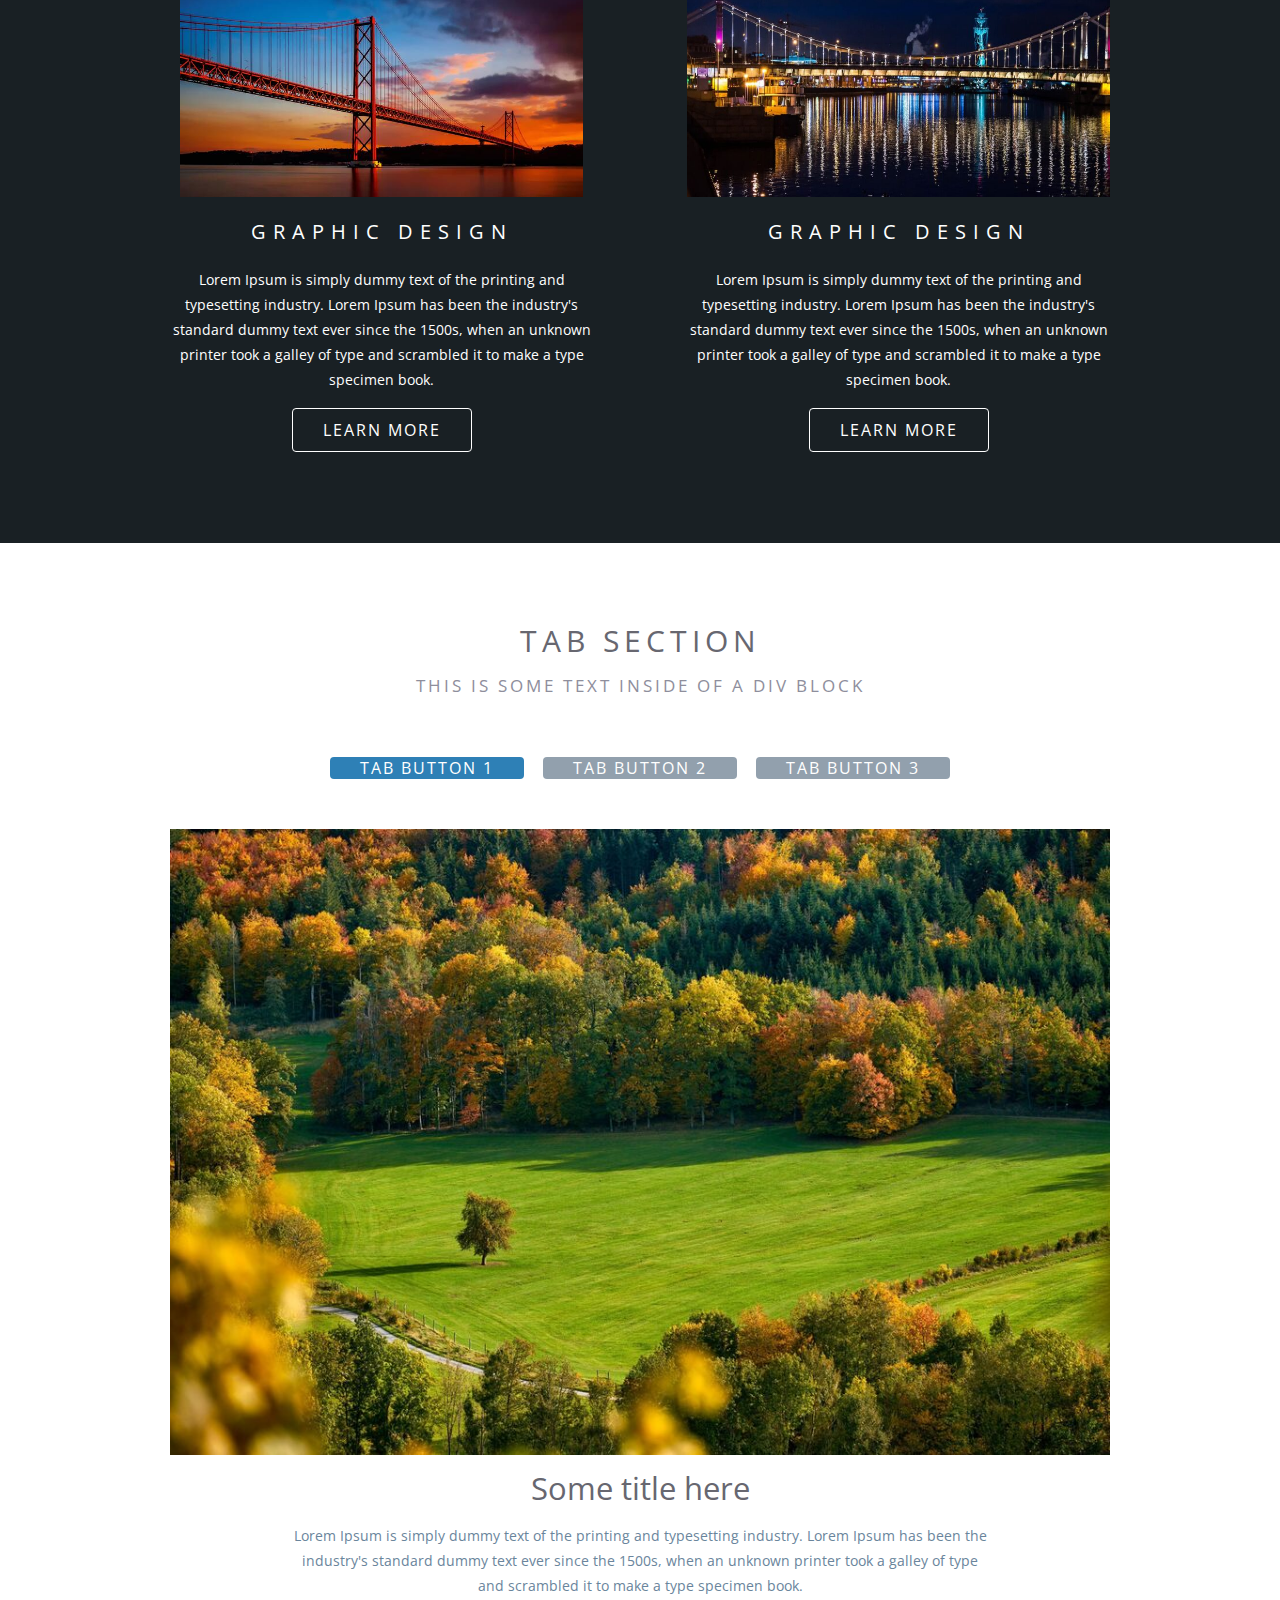
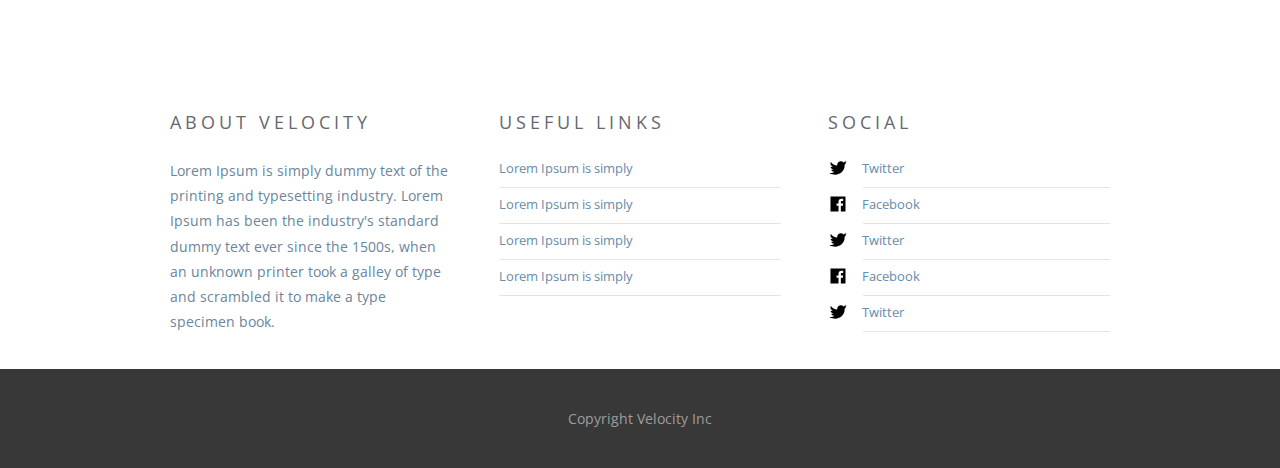
==== commit d481e647: "t-020" ====
--- a/Верстка-тест/index.html
+++ b/Верстка-тест/index.html
@@ -124,6 +124,7 @@
 					</ul>
 				</div>
 				<div class="footer__block-3">
+					<h4>Social</h4>
 					<ul>
 						<li>
 							<img src="img/twitter.svg" alt="">
@@ -151,7 +152,7 @@
 		</div>
 		<div class="footer__copy">
 			<div class="container">
-
+				Copyright Velocity Inc
 			</div>
 		</div>
 	</footer>
--- a/Верстка-тест/css/style.css
+++ b/Верстка-тест/css/style.css
@@ -142,7 +142,9 @@
 
 .info__block-1 .cards__wrapper {
 	display: flex;
-	justify-content: space-between;
+	justify-content: center;
+	flex-wrap: wrap;
+	gap: 20px;
 }
 
 .info__block-1 .cards__wrapper .card {
@@ -251,6 +253,10 @@
 
 .footer__container > div {
 	width: 30%;
+}
+
+.footer__desk {
+	padding: 35px 0;
 }
 
 .footer__desk h4 {
@@ -278,7 +284,7 @@
 	height: 1px;
 	position: absolute;
 	bottom: 0;
-	left: 0;
+	right: 0;
 	background-color: #e5e5e0;
 }
 
@@ -286,12 +292,46 @@
 	width: 20px;
 	height: 20px;
 	object-fit: contain;
-}
-
-
-
-
-
-
-
-
+	margin-right: 10px;
+}
+
+.footer__block-3 li::before {
+	width: calc(100% - 35px);
+}
+
+.footer__desk li + li {
+	margin-top: 6px;
+}
+
+.footer__copy {
+	background-color: #383838;
+	padding: 40px 0;
+	color: #9e9e9e;
+	text-align: center;
+}
+
+@media (max-width:400px) {
+	header nav ul li + li {
+		margin-left: 20px;
+	}
+	.welcome h1 {
+		font-size: 40px;
+		margin-bottom: 50px;
+	}
+	.welcome .links a {
+		display: block;
+		width: 70%;
+		margin-left: auto;
+		margin-right: auto;
+	}
+	.welcome .links > * + * {
+		margin-top: 20px;
+	}
+}
+
+
+
+
+
+
+
